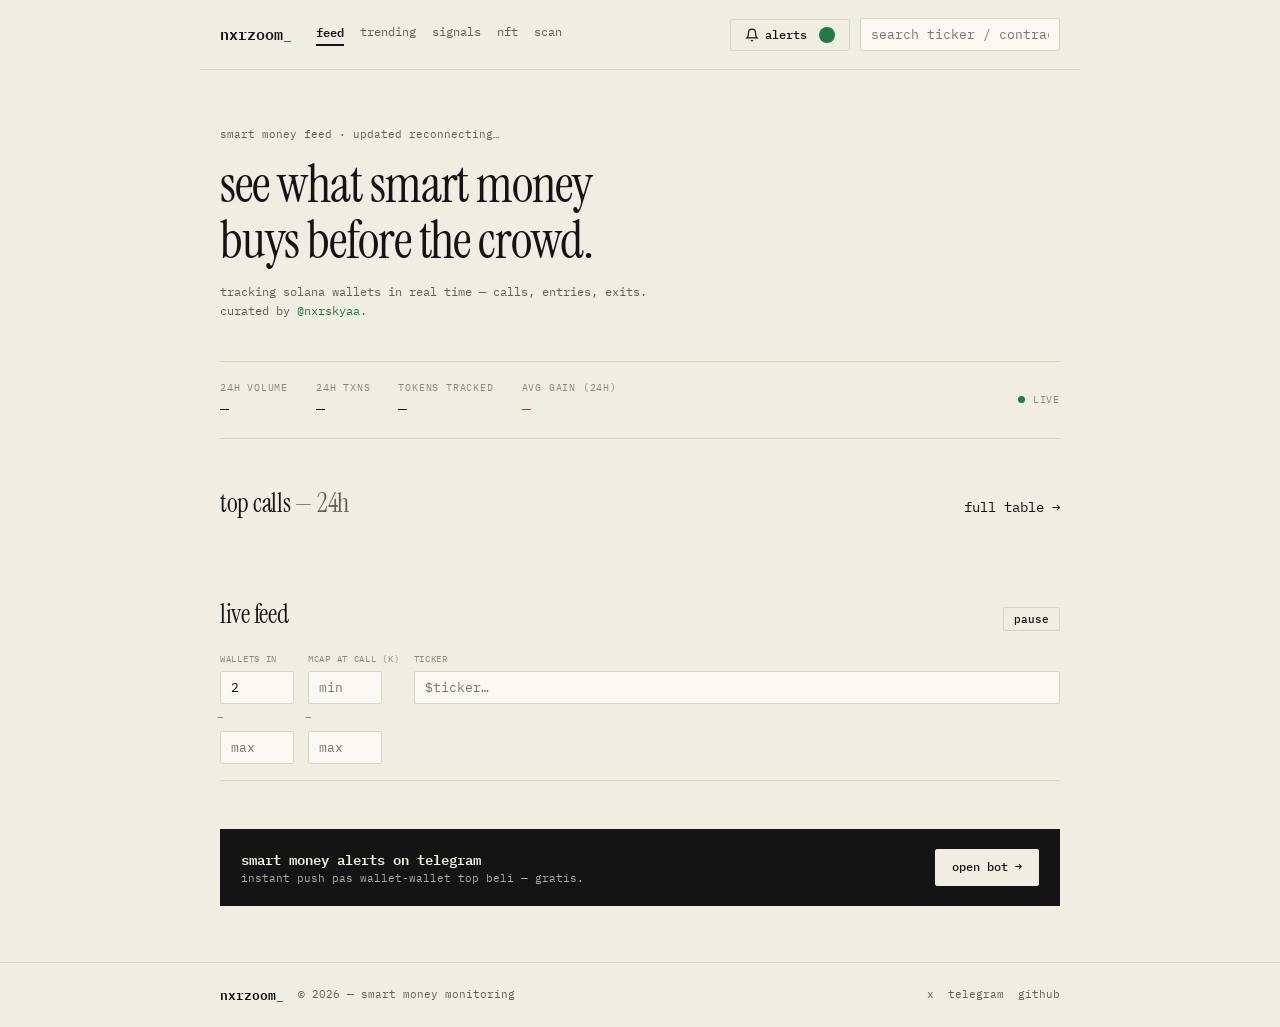
==== index.html @ 5ffd0593 "degen nft radar: free mint monitor for ink & robinhood (opensea discover scraper), remove connect wa" ====
<!DOCTYPE html>
<html lang="en">
<head>
<meta charset="UTF-8">
<meta name="viewport" content="width=device-width, initial-scale=1.0">
<title>nxrzoom_ — live smart money feed</title>
<link rel="preconnect" href="https://fonts.googleapis.com">
<link rel="preconnect" href="https://fonts.gstatic.com" crossorigin>
<link href="https://fonts.googleapis.com/css2?family=IBM+Plex+Mono:wght@400;500;600&family=Instrument+Serif&display=swap" rel="stylesheet">
<link rel="stylesheet" href="/css/base.css">
<link rel="stylesheet" href="/css/components.css">
</head>
<body>

<header class="topbar">
  <a class="logo" href="/">nxrzoom<span class="cursor">_</span></a>
  <nav class="topnav">
    <a href="/" class="active">feed</a>
    <a href="/trending">trending</a>
    <a href="/signals">signals</a>
    <a href="/nft">nft</a>
    <a href="/scan">scan</a>
  </nav>
  <div class="topbar-right">
    <button class="btn btn-ghost btn-bell" id="alertBtn" title="smart money alerts">
      <svg width="14" height="14" viewBox="0 0 24 24" fill="none" stroke="currentColor" stroke-width="2"><path d="M18 8A6 6 0 0 0 6 8c0 7-3 9-3 9h18s-3-2-3-9"/><path d="M13.73 21a2 2 0 0 1-3.46 0"/></svg>
      alerts<span class="badge" id="alertBadge" hidden></span>
    </button>
    <input id="searchInput" class="search" type="text" placeholder="search ticker / contract…" autocomplete="off">
  </div>
</header>

<main class="wrap">

  <!-- HERO -->
  <section class="hero">
    <p class="hero-kicker">smart money feed · updated <span id="updatedAt">just now</span></p>
    <h1 class="hero-title">see what smart money<br>buys before the crowd.</h1>
    <p class="hero-sub">tracking solana wallets in real time — calls, entries, exits.<br>curated by <span class="green">@nxrskyaa</span>.</p>
  </section>

  <!-- STATS STRIP -->
  <section class="stats" aria-label="stats">
    <div class="stat"><span class="stat-label">24h volume</span><span class="stat-value" id="statVol">—</span></div>
    <div class="stat"><span class="stat-label">24h txns</span><span class="stat-value" id="statWallets">—</span></div>
    <div class="stat"><span class="stat-label">tokens tracked</span><span class="stat-value" id="statCalled">—</span></div>
    <div class="stat"><span class="stat-label">avg gain (24h)</span><span class="stat-value green" id="statAvg">—</span></div>
    <div class="stat stat-live"><span class="livedot"></span><span class="stat-label">live</span></div>
  </section>

  <!-- ALERT DROPDOWN -->
  <div id="alertDropdown" class="alertdd" hidden>
    <div id="alertPanel"></div>
  </div>

  <!-- TOP CALLS -->
  <section class="section" id="topcalls">
    <div class="sec-head">
      <h2 class="serif">top calls <span class="muted">— 24h</span></h2>
      <a class="sec-link" href="/trending">full table →</a>
    </div>
    <div class="calls" id="topCalls"></div>
  </section>

  <!-- LIVE FEED -->
  <section class="section" id="feed">
    <div class="sec-head">
      <h2 class="serif">live feed</h2>
      <button class="btn btn-ghost btn-sm" id="pauseBtn">pause</button>
    </div>

    <div class="filters">
      <div class="fgroup">
        <label>wallets in</label>
        <input id="walletsMin" type="number" placeholder="min" value="2">
        <span class="dash">–</span>
        <input id="walletsMax" type="number" placeholder="max">
      </div>
      <div class="fgroup">
        <label>mcap at call (k)</label>
        <input id="mcapMin" type="number" placeholder="min">
        <span class="dash">–</span>
        <input id="mcapMax" type="number" placeholder="max">
      </div>
      <div class="fgroup fgrow">
        <label>ticker</label>
        <input id="tickerFilter" type="text" placeholder="$ticker…">
      </div>
    </div>

    <ol class="feedlist" id="feedList"></ol>
  </section>

  <!-- TELEGRAM -->
  <section class="tgbanner">
    <div>
      <div class="tg-title">smart money alerts on telegram</div>
      <div class="tg-sub">instant push pas wallet-wallet top beli — gratis.</div>
    </div>
    <a class="tg-btn" href="https://t.me/nxrzoombot" target="_blank" rel="noopener">open bot →</a>
  </section>

</main>

<footer class="footer">
  <div class="wrap foot-inner">
    <span class="foot-logo">nxrzoom<span class="cursor">_</span></span>
    <span class="foot-note">© 2026 — smart money monitoring</span>
    <nav class="foot-links">
      <a href="https://x.com/Nxrskyaa" target="_blank" rel="noopener">x</a>
      <a href="https://t.me/Nxrskyaa" target="_blank" rel="noopener">telegram</a>
      <a href="https://github.com/Nxrskyaa/NxrZoom" target="_blank" rel="noopener">github</a>
    </nav>
  </div>
</footer>

<script src="/js/api.js"></script>
<script src="/js/app.js"></script>
<script src="/js/features.js"></script>
</body>
</html>
---- css/base.css ----
/* nxrzoom_ — base: cream paper, mono, hairlines */
:root{
  --paper:#f0ede2;
  --ink:#141414;
  --muted:#615f55;
  --faint:#8b887b;
  --line:#d8d4c6;
  --line-soft:#e3e0d3;
  --green:#1f7a45;
  --green-soft:#e4ecdf;
  --red:#b3402f;
  --red-soft:#f3e3de;
  --black:#141414;
}

*,*::before,*::after{box-sizing:border-box;margin:0;padding:0}
html{scroll-behavior:smooth}
body{
  font-family:'IBM Plex Mono',ui-monospace,SFMono-Regular,Menlo,monospace;
  background:var(--paper);
  color:var(--ink);
  line-height:1.55;
  -webkit-font-smoothing:antialiased;
  font-size:14px;
}
a{color:inherit;text-decoration:none}
button{font-family:inherit;cursor:pointer;border:none;background:none;color:inherit}
input{font-family:inherit;font-size:13px;background:#faf8f1;border:1px solid var(--line);color:var(--ink);border-radius:2px;outline:none;padding:7px 10px}
input:focus{border-color:var(--black);background:#fff}
ol,ul{list-style:none}

.serif{font-family:'Instrument Serif',Georgia,serif;font-weight:400;letter-spacing:-.01em}
.green{color:var(--green)}
.red{color:var(--red)}
.muted{color:var(--muted)}

.wrap{max-width:880px;margin:0 auto;padding:0 20px}

/* cursor blink logo */
.cursor{animation:blink 1.2s steps(1) infinite;color:var(--green)}
@keyframes blink{50%{opacity:0}}

/* ===== topbar ===== */
.topbar{
  display:flex;align-items:center;gap:24px;
  max-width:880px;margin:0 auto;padding:18px 20px;
  border-bottom:1px solid var(--line);
}
.logo{font-weight:600;font-size:15px}
.topnav{display:flex;gap:16px;flex-wrap:wrap}
.topnav a{font-size:12px;color:var(--muted)}
.topnav a:hover{color:var(--ink)}
.topnav a.active{color:var(--ink);font-weight:600;border-bottom:2px solid var(--black);padding-bottom:2px}
.topbar-right{margin-left:auto;display:flex;align-items:center;gap:10px}
.search{width:200px}

@media (max-width:720px){
  .topbar{flex-wrap:wrap;gap:10px;padding:14px 16px}
  .topnav{order:-1;width:100%;gap:14px;overflow-x:auto;padding-bottom:2px;-webkit-overflow-scrolling:touch}
  .topbar-right{width:100%;margin-left:0}
  .search{flex:1;width:auto}
}

/* buttons */
.btn{
  display:inline-flex;align-items:center;gap:6px;
  font-size:12px;font-weight:500;
  padding:7px 14px;border-radius:2px;
  border:1px solid var(--black);
  transition:transform .06s ease, box-shadow .06s ease;
}
.btn-primary{background:var(--black);color:var(--paper)}
.btn-primary:hover{box-shadow:3px 3px 0 rgba(20,20,20,.25);transform:translate(-1px,-1px)}
.btn-ghost{background:transparent;color:var(--ink);border-color:var(--line)}
.btn-ghost:hover{border-color:var(--black)}
.btn-sm{padding:4px 10px;font-size:11px}

/* ===== hero ===== */
.hero{padding:56px 0 40px;border-bottom:1px solid var(--line)}
.hero-kicker{font-size:11px;text-transform:lowercase;color:var(--muted);margin-bottom:14px}
.hero-title{
  font-family:'Instrument Serif',Georgia,serif;
  font-size:clamp(34px,6vw,52px);
  line-height:1.08;font-weight:400;letter-spacing:-.02em;
  margin-bottom:14px;
}
.hero-sub{font-size:12px;color:var(--muted)}

/* ===== stats strip ===== */
.stats{
  display:flex;flex-wrap:wrap;gap:28px;
  padding:18px 0;border-bottom:1px solid var(--line);
}
.stat{display:flex;flex-direction:column;gap:2px}
.stat-label{font-size:10px;text-transform:uppercase;letter-spacing:.08em;color:var(--faint)}
.stat-value{font-size:15px;font-weight:600}
.stat-live{margin-left:auto;flex-direction:row;align-items:center;gap:8px}
.livedot{width:7px;height:7px;border-radius:50%;background:var(--green);animation:pulse 2s infinite}
@keyframes pulse{50%{opacity:.35}}

/* ===== sections ===== */
.section{padding:44px 0 8px}
.sec-head{display:flex;align-items:baseline;justify-content:space-between;flex-wrap:wrap;gap:12px;margin-bottom:18px}
.sec-head h2{font-size:26px}
.sec-sub{font-size:11px;color:var(--muted)}

/* tabs */
.tabs{display:flex;gap:2px}
.tab{
  font-size:11px;padding:5px 12px;border-radius:2px;
  color:var(--muted);border:1px solid transparent;
}
.tab:hover{color:var(--ink)}
.tab.active{background:var(--black);color:var(--paper)}

/* filters */
.filters{display:flex;flex-wrap:wrap;gap:14px;margin-bottom:16px}
.fgroup{display:flex;flex-direction:column;gap:5px}
.fgrow{flex:1;min-width:160px}
.fgroup label{font-size:9px;text-transform:uppercase;letter-spacing:.08em;color:var(--faint)}
.fgroup input[type=number]{width:74px}
.dash{color:var(--faint);font-size:11px;margin:0 -3px}
---- css/components.css ----
/* nxrzoom_ — components: calls, feed, table, signals, footer */

/* ===== top calls ===== */
.calls{display:grid;grid-template-columns:repeat(2,1fr);gap:10px}
.call{
  display:grid;grid-template-columns:auto 1fr auto;align-items:center;gap:12px;
  padding:14px 16px;background:#faf8f1;
  border:1px solid var(--line);
  transition:border-color .15s ease;
}
.call:hover{border-color:var(--black)}
.rank{font-size:11px;color:var(--faint)}
.call-token{font-weight:600;font-size:13px}
.call-meta{font-size:10px;color:var(--muted);margin-top:2px}
.call-x{font-size:17px;font-weight:600;color:var(--green);text-align:right}
.call-pct{font-size:10px;color:var(--green);opacity:.75;text-align:right}

/* buy links row inside call card */
.call-links{grid-column:1 / -1;display:flex;flex-wrap:wrap;gap:6px;margin-top:4px}

/* ===== live feed ===== */
.feedlist{border-top:1px solid var(--line)}
.fitem{border-bottom:1px solid var(--line-soft)}
.frow{
  display:flex;align-items:center;gap:12px;
  width:100%;text-align:left;padding:13px 4px;
}
.frow:hover .ftoken{text-decoration:underline}
.wbadge{
  min-width:44px;text-align:center;
  font-size:11px;font-weight:600;
  background:var(--green-soft);color:var(--green);
  border:1px solid color-mix(in srgb, var(--green) 25%, transparent);
  padding:3px 8px;border-radius:2px;
}
.ftoken{font-weight:600;font-size:13px}
.fmcap{font-size:11px;color:var(--muted)}
.ftime{margin-left:auto;font-size:11px;color:var(--muted)}
.farrow{font-size:11px;color:var(--muted);transition:transform .15s ease}
.frow[aria-expanded="true"] .farrow{transform:rotate(180deg)}

.buyrow{
  display:none;flex-wrap:wrap;align-items:center;gap:8px;
  padding:0 4px 13px 60px;
}
.buyrow:not([hidden]){display:flex}
.buylabel{font-size:10px;color:var(--muted)}
.buyl{
  font-size:11px;padding:4px 10px;
  border:1px solid var(--line);border-radius:2px;
  background:transparent;color:var(--ink);
  transition:border-color .15s ease, background .15s ease;
}
.buyl:hover{border-color:var(--black)}
.buyl.hot{background:var(--black);color:var(--paper);border-color:var(--black)}

/* ===== trending table ===== */
.panel{border:1px solid var(--line);background:#faf8f1}
.thead,.trow{
  display:grid;
  grid-template-columns:minmax(150px,2fr) 1fr repeat(3,minmax(64px,.9fr)) minmax(80px,1fr) minmax(90px,1fr);
  align-items:center;
}
.thead{
  padding:10px 14px;border-bottom:1px solid var(--line);
  font-size:10px;text-transform:uppercase;letter-spacing:.07em;color:var(--muted);
  background:#f5f2e7;
}
.trow{
  padding:12px 14px;border-bottom:1px solid var(--line-soft);
  cursor:pointer;font-variant-numeric:tabular-nums;
  transition:background .12s ease;
}
.trow:last-child{border-bottom:none}
.trow:hover{background:#f5f2e7}
.tt-name{font-weight:600;font-size:13px}
.tt-sym{color:var(--muted);font-weight:400;margin-left:6px;font-size:11px}
.tc-created{font-size:11px;color:var(--muted)}
.num{text-align:right;font-size:12px}
.vol,.mcap{font-weight:500}

/* ===== signals ===== */
.signallist{border-top:1px solid var(--line)}
.sig{
  display:flex;align-items:center;gap:14px;
  padding:14px 4px;border-bottom:1px solid var(--line-soft);
}
.sig:hover .sig-name{text-decoration:underline}
.sigrank{font-size:11px;color:var(--muted);min-width:20px}
.sigavatar{
  width:34px;height:34px;border-radius:2px;flex-shrink:0;
  background:var(--black);color:var(--paper);
  display:flex;align-items:center;justify-content:center;
  font-size:13px;font-weight:600;
}
.sig-info{flex:1;min-width:0}
.sig-name{font-weight:600;font-size:13px}
.sig-handle{font-size:11px;color:var(--muted)}
.sig-desc{font-size:11px;color:var(--muted);margin-top:1px}
.sig-score{font-size:15px;font-weight:600;color:var(--green);text-align:right}
.sig-foll{font-size:10px;color:var(--muted);text-align:right}
.sig-empty{padding:24px 4px;font-size:12px;border-bottom:1px solid var(--line-soft)}

/* ===== telegram banner ===== */
.tgbanner{
  margin:40px 0 0;padding:18px 20px;
  border:1px solid var(--black);
  background:var(--black);color:var(--paper);
  display:flex;align-items:center;gap:16px;flex-wrap:wrap;
}
.tg-title{font-weight:600;font-size:14px}
.tg-sub{font-size:11px;opacity:.7}
.tg-btn{
  margin-left:auto;
  font-size:12px;font-weight:500;
  padding:8px 16px;border-radius:2px;
  background:var(--paper);color:var(--black);
  border:1px solid var(--paper);
  transition:transform .06s ease, box-shadow .06s ease;
}
.tg-btn:hover{box-shadow:3px 3px 0 rgba(240,237,226,.25);transform:translate(-1px,-1px)}

/* ===== scan ===== */
.scanbar{display:flex;gap:8px;margin-bottom:14px}
.scanbar input{flex:1;font-family:var(--font-mono)}
.scanresult{margin-top:4px}
.scan-err{color:var(--red);font-size:12px;padding:10px 0}
.scanhead{display:flex;justify-content:space-between;align-items:center;padding:14px 0;border-bottom:1px solid var(--line)}
.scanpanel{margin-top:14px}
.scanpanel .trow{grid-template-columns:minmax(130px,2fr) 1fr repeat(3,minmax(64px,.9fr))}

/* ===== alert dropdown ===== */
.btn-bell{position:relative}
.badge{
  display:inline-flex;align-items:center;justify-content:center;
  min-width:16px;height:16px;margin-left:6px;
  background:var(--green);color:#fff;
  font-size:9px;font-weight:600;border-radius:8px;
}
.alertdd{
  position:absolute;top:58px;right:20px;z-index:200;
  width:min(420px, calc(100vw - 40px));
  background:#faf8f1;border:1px solid var(--black);
  box-shadow:4px 4px 0 rgba(20,20,20,.15);
  padding:16px;
}
.alertrow{display:flex;flex-direction:column;gap:12px;margin-bottom:12px}
.switch{display:flex;align-items:center;gap:8px;font-size:12px;font-weight:600;cursor:pointer}
.switch input{width:auto}
.alertcfg{display:flex;gap:12px}
.alertcfg label{display:flex;flex-direction:column;gap:4px;font-size:9px;text-transform:uppercase;letter-spacing:.07em;color:var(--muted)}
.alertcfg input{width:90px}
.alertlist{border-top:1px solid var(--line)}
.alertitem{padding:12px 0;border-bottom:1px solid var(--line-soft)}
.buyrow-inline{display:flex;flex-wrap:wrap;gap:6px;margin-top:8px}
.tg-note{font-size:10px;margin-top:10px}

/* ===== nft tracker ===== */
.subhead{font-size:12px;font-weight:600;text-transform:lowercase;margin:18px 0 10px}
.pad{padding:14px 0}
.nftgrid{display:grid;grid-template-columns:repeat(4,1fr);gap:10px}
.nftgrid-w{grid-template-columns:repeat(2,1fr)}
.nftcard{
  display:flex;flex-direction:column;gap:8px;
  background:#faf8f1;border:1px solid var(--line);
  padding:10px;transition:border-color .15s ease;
}
.nftcard:hover{border-color:var(--black)}
.nftcard img{width:100%;aspect-ratio:1;object-fit:cover;border-radius:2px;background:var(--line)}
.nftc-info{display:flex;flex-direction:column;gap:2px}
.nftc-name{font-size:12px;font-weight:600;white-space:nowrap;overflow:hidden;text-overflow:ellipsis}
.nftc-floor{font-size:11px}
.nftc-vol{font-size:10px;color:var(--muted)}
.nftfeed{border-top:1px solid var(--line)}
.nftitem{
  display:flex;align-items:center;gap:12px;
  padding:12px 4px;border-bottom:1px solid var(--line-soft);
}
.nftitem.sweep{background:#f5f2e7}
.sweep-tag{
  background:var(--black);color:var(--paper);
  font-size:9px;font-weight:600;padding:2px 6px;border-radius:2px;
  letter-spacing:.05em;margin-right:4px;
}
.nftcard.lp{border-color:var(--line)}
/* ===== smart money alert cards (bot-style) ===== */
.nftalerts{display:flex;flex-direction:column;gap:8px;margin-bottom:20px}
.nftalert{
  background:#faf8f1;border:1px solid var(--line);
  border-left:3px solid var(--muted);
  padding:10px 14px;
}
.nftalert.up{border-left-color:#1a7f37}
.nftalert.down{border-left-color:#c62828}
.na-head{display:flex;align-items:center;gap:10px;margin-bottom:4px}
.na-kind{
  font-weight:600;font-size:9px;letter-spacing:.06em;
  background:var(--black);color:var(--paper);
  padding:2px 7px;border-radius:2px;white-space:nowrap;
}
.na-coll{font-weight:600;font-size:13px;color:var(--ink);text-decoration:none}
.na-coll:hover{text-decoration:underline}
.na-line{font-family:'IBM Plex Mono',monospace;font-size:11px;color:var(--ink);line-height:1.6}
.na-links{display:flex;gap:6px;align-items:center;margin-top:6px}
.na-time{font-size:10px;color:var(--faint)}

/* ===== ca copy chip ===== */
.cacopy{
  font-family:'IBM Plex Mono',monospace;font-size:9px;
  color:var(--muted);background:#f3f0e5;border:1px solid var(--line);
  padding:1px 5px;border-radius:2px;cursor:pointer;
  display:inline-flex;align-items:center;gap:3px;
  transition:border-color .15s ease,color .15s ease;
  vertical-align:middle;margin-left:5px;
}
.cacopy:hover{border-color:var(--black);color:var(--ink)}
.cacopy.done{color:#1a7f37;border-color:#1a7f37}
.cicon{font-size:8px}
.monoaddr{font-family:'IBM Plex Mono',monospace}
.holder-row{grid-template-columns:minmax(140px,2fr) repeat(3,minmax(64px,.9fr))!important}

/* ===== footer ===== */
.footer{border-top:1px solid var(--line);margin-top:56px}
.foot-inner{display:flex;align-items:center;gap:14px;padding:22px 20px}
.foot-logo{font-weight:600;font-size:13px}
.foot-note{font-size:11px;color:var(--muted)}
.foot-links{margin-left:auto;display:flex;gap:14px}
.foot-links a{font-size:11px;color:var(--muted)}
.foot-links a:hover{color:var(--ink)}

/* ===== anim ===== */
@keyframes fadein{from{opacity:0;transform:translateY(4px)}to{opacity:1;transform:none}}
.fitem.new{animation:fadein .35s ease}

/* ===== responsive ===== */
@media (max-width:720px){
  .calls{grid-template-columns:1fr}
  .search{display:none}
  .topnav{display:none}
  .stats{gap:18px}
  .stat-live{display:none}
  .thead{grid-template-columns:minmax(120px,2fr) repeat(3,minmax(52px,.8fr))}
  .thead .tc-created,.thead .h6c,.thead .volc,.thead .mcapt{display:none}
  .trow{grid-template-columns:minmax(120px,2fr) repeat(3,minmax(52px,.8fr))}
  .trow .tc-created,.trow .h6c,.trow .volc,.trow .mcapt{display:none}
  .buyrow{padding-left:4px}
  .hero{padding:40px 0 32px}
  .tg-btn{margin-left:0}
}
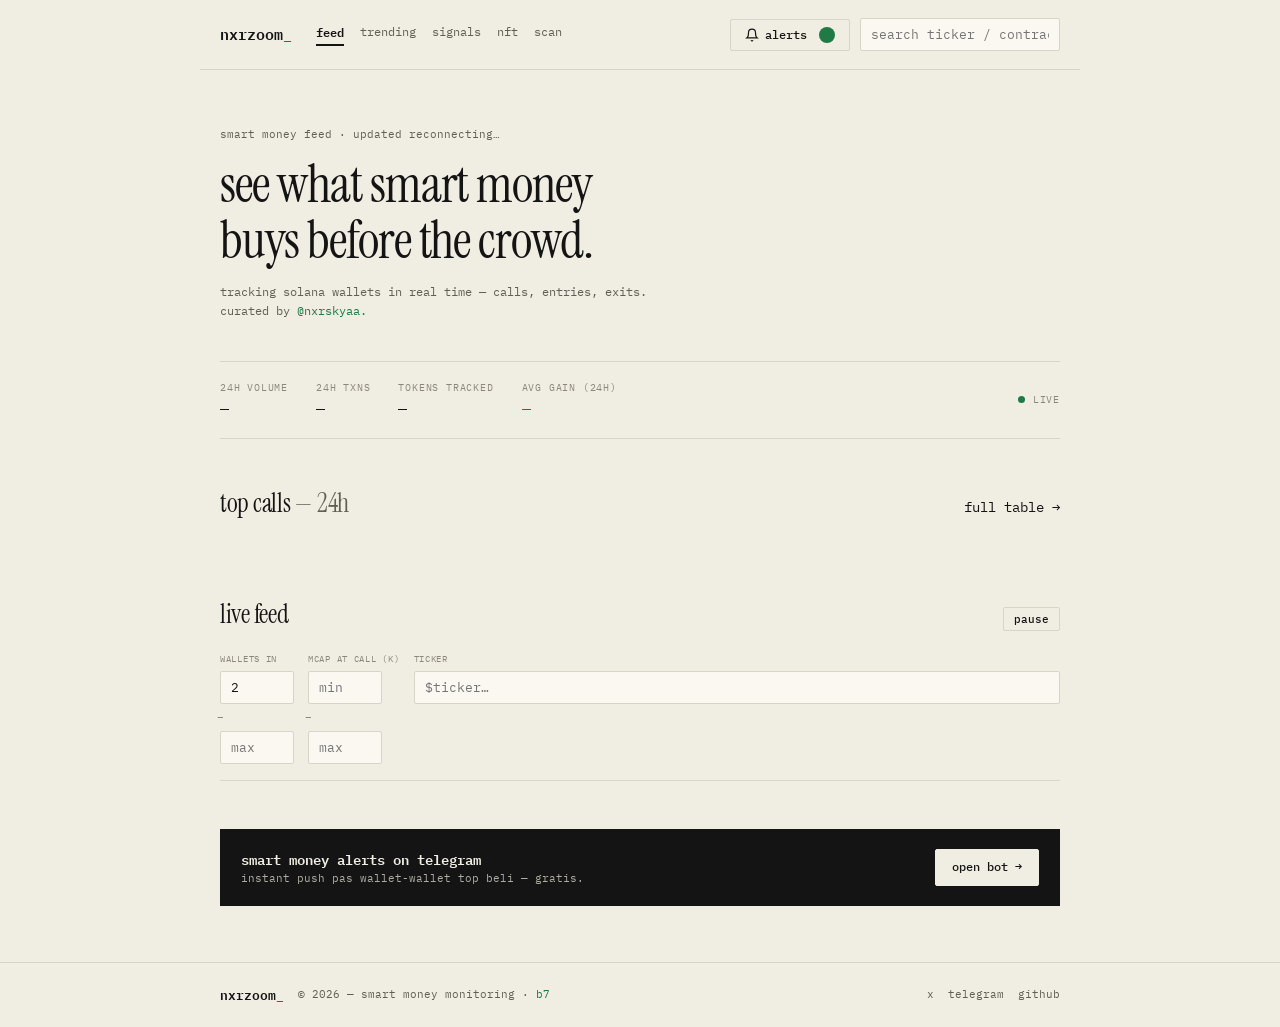
==== commit eb1fbe28: "build marker b7 + meta no-cache for stubborn webviews" ====
--- a/index.html
+++ b/index.html
@@ -2,13 +2,14 @@
 <html lang="en">
 <head>
 <meta charset="UTF-8">
+<meta http-equiv="Cache-Control" content="no-store">
 <meta name="viewport" content="width=device-width, initial-scale=1.0">
 <title>nxrzoom_ — live smart money feed</title>
 <link rel="preconnect" href="https://fonts.googleapis.com">
 <link rel="preconnect" href="https://fonts.gstatic.com" crossorigin>
 <link href="https://fonts.googleapis.com/css2?family=IBM+Plex+Mono:wght@400;500;600&family=Instrument+Serif&display=swap" rel="stylesheet">
-<link rel="stylesheet" href="/css/base.css">
-<link rel="stylesheet" href="/css/components.css">
+<link rel="stylesheet" href="/css/base.css?v=7">
+<link rel="stylesheet" href="/css/components.css?v=7">
 </head>
 <body>
 
@@ -105,7 +106,7 @@
 <footer class="footer">
   <div class="wrap foot-inner">
     <span class="foot-logo">nxrzoom<span class="cursor">_</span></span>
-    <span class="foot-note">© 2026 — smart money monitoring</span>
+    <span class="foot-note">© 2026 — smart money monitoring · <span class="green">b7</span></span>
     <nav class="foot-links">
       <a href="https://x.com/Nxrskyaa" target="_blank" rel="noopener">x</a>
       <a href="https://t.me/Nxrskyaa" target="_blank" rel="noopener">telegram</a>
@@ -114,8 +115,8 @@
   </div>
 </footer>
 
-<script src="/js/api.js"></script>
-<script src="/js/app.js"></script>
-<script src="/js/features.js"></script>
+<script src="/js/api.js?v=7"></script>
+<script src="/js/app.js?v=7"></script>
+<script src="/js/features.js?v=7"></script>
 </body>
 </html>
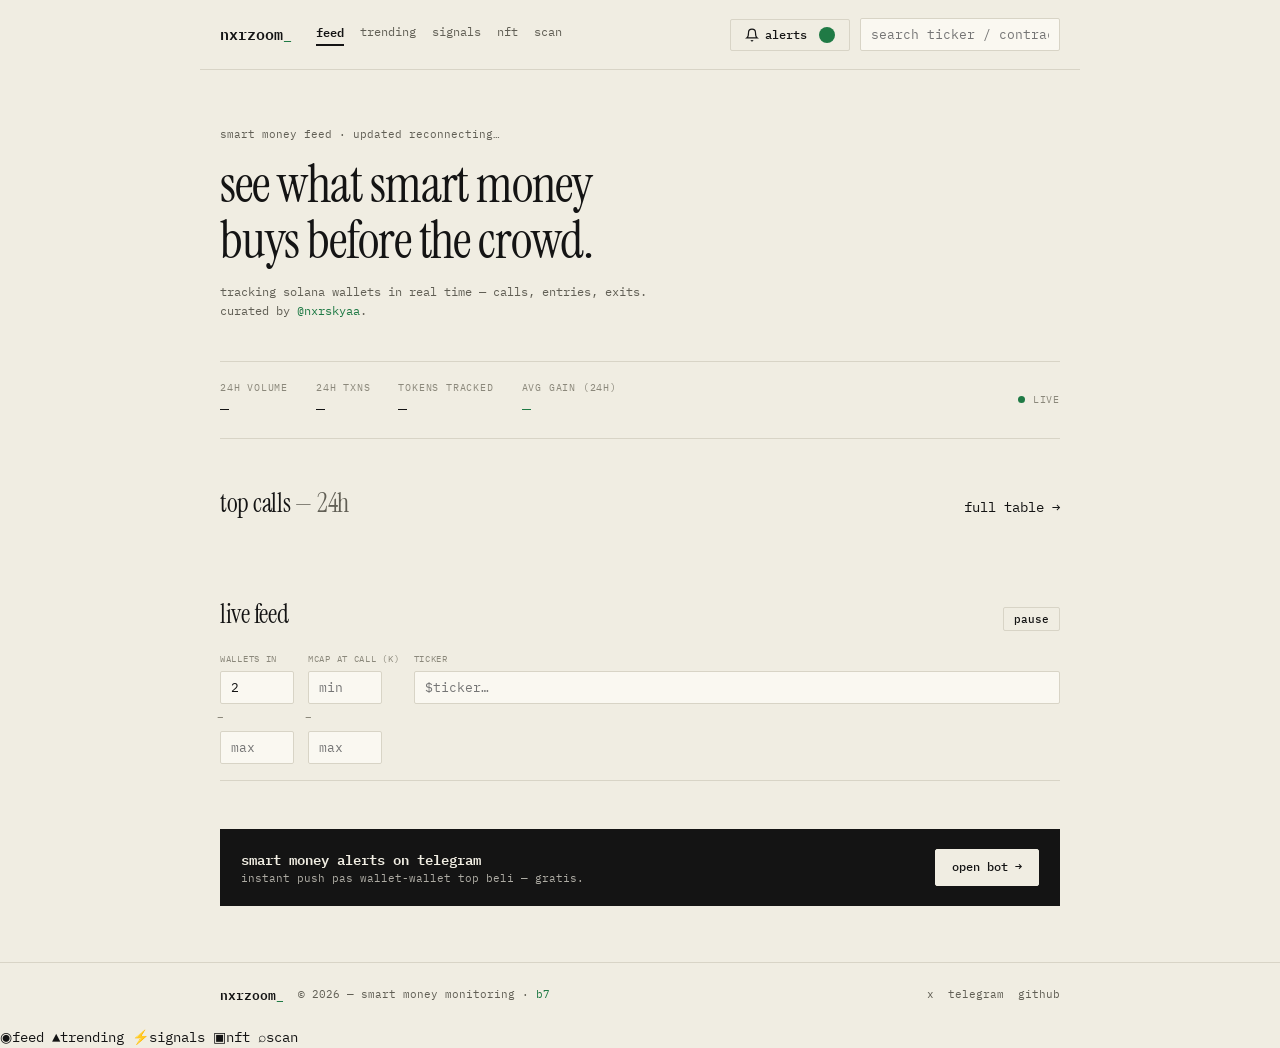
==== commit a213d12e: "mobile: fixed bottom tab bar (app-style) replaces top nav" ====
--- a/index.html
+++ b/index.html
@@ -118,5 +118,13 @@
 <script src="/js/api.js?v=7"></script>
 <script src="/js/app.js?v=7"></script>
 <script src="/js/features.js?v=7"></script>
+<nav class="tabbar">
+    <a href="/" class="active"><span class="ticon">◉</span>feed</a>
+    <a href="/trending"><span class="ticon">▲</span>trending</a>
+    <a href="/signals"><span class="ticon">⚡</span>signals</a>
+    <a href="/nft"><span class="ticon">▣</span>nft</a>
+    <a href="/scan"><span class="ticon">⌕</span>scan</a>
+  </nav>
+
 </body>
 </html>
--- a/css/base.css
+++ b/css/base.css
@@ -55,10 +55,25 @@
 .search{width:200px}
 
 @media (max-width:720px){
-  .topbar{flex-wrap:wrap;gap:10px;padding:14px 16px}
-  .topnav{order:-1;width:100%;gap:14px;overflow-x:auto;padding-bottom:2px;-webkit-overflow-scrolling:touch}
+  .topbar{flex-wrap:wrap;gap:10px;padding:14px 16px;border-bottom:none}
+  .topnav{display:none}
   .topbar-right{width:100%;margin-left:0}
   .search{flex:1;width:auto}
+
+  /* bottom tab bar — native app style */
+  .tabbar{
+    position:fixed;left:0;right:0;bottom:0;z-index:99;
+    display:flex;background:#faf8f1;
+    border-top:1px solid var(--line);
+    padding:6px 4px calc(6px + env(safe-area-inset-bottom));
+  }
+  .tabbar a{
+    flex:1;text-align:center;font-size:10px;color:var(--muted);
+    padding:6px 2px;text-decoration:none;
+  }
+  .tabbar a.active{color:var(--ink);font-weight:600}
+  .tabbar a .ticon{display:block;font-size:16px;margin-bottom:2px}
+  body{padding-bottom:64px}
 }
 
 /* buttons */
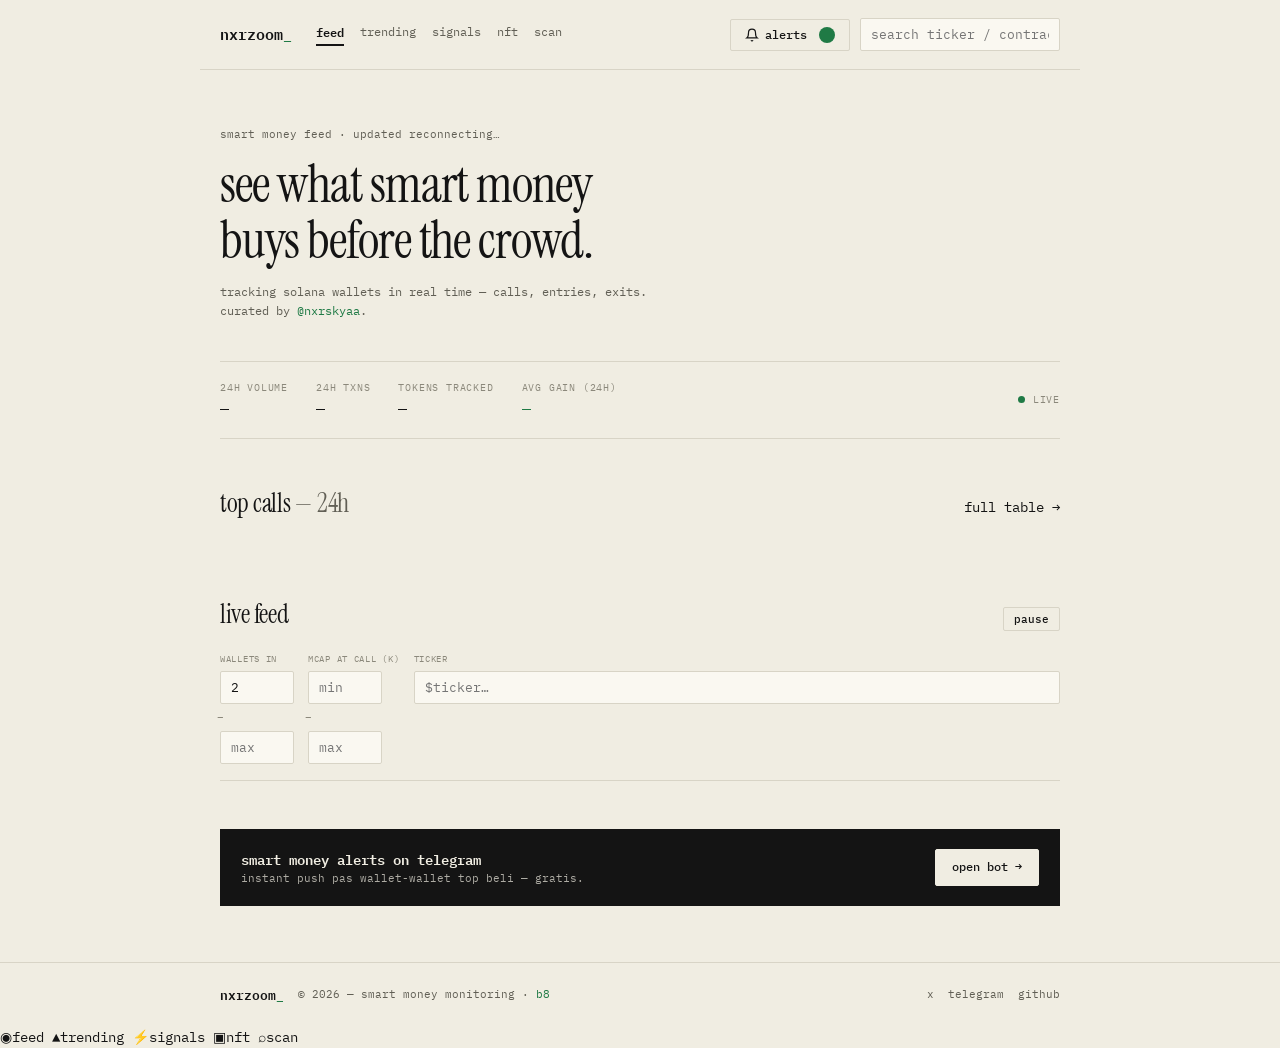
==== commit cc81b6e6: "feed via server proxy (dexscreener throttle fix); NFT page = ink & robinhood radar only" ====
--- a/index.html
+++ b/index.html
@@ -8,8 +8,8 @@
 <link rel="preconnect" href="https://fonts.googleapis.com">
 <link rel="preconnect" href="https://fonts.gstatic.com" crossorigin>
 <link href="https://fonts.googleapis.com/css2?family=IBM+Plex+Mono:wght@400;500;600&family=Instrument+Serif&display=swap" rel="stylesheet">
-<link rel="stylesheet" href="/css/base.css?v=7">
-<link rel="stylesheet" href="/css/components.css?v=7">
+<link rel="stylesheet" href="/css/base.css?v=9">
+<link rel="stylesheet" href="/css/components.css?v=9">
 </head>
 <body>
 
@@ -106,7 +106,7 @@
 <footer class="footer">
   <div class="wrap foot-inner">
     <span class="foot-logo">nxrzoom<span class="cursor">_</span></span>
-    <span class="foot-note">© 2026 — smart money monitoring · <span class="green">b7</span></span>
+    <span class="foot-note">© 2026 — smart money monitoring · <span class="green">b8</span></span>
     <nav class="foot-links">
       <a href="https://x.com/Nxrskyaa" target="_blank" rel="noopener">x</a>
       <a href="https://t.me/Nxrskyaa" target="_blank" rel="noopener">telegram</a>
@@ -115,9 +115,9 @@
   </div>
 </footer>
 
-<script src="/js/api.js?v=7"></script>
-<script src="/js/app.js?v=7"></script>
-<script src="/js/features.js?v=7"></script>
+<script src="/js/api.js?v=9"></script>
+<script src="/js/app.js?v=9"></script>
+<script src="/js/features.js?v=9"></script>
 <nav class="tabbar">
     <a href="/" class="active"><span class="ticon">◉</span>feed</a>
     <a href="/trending"><span class="ticon">▲</span>trending</a>
--- a/css/base.css
+++ b/css/base.css
@@ -55,10 +55,14 @@
 .search{width:200px}
 
 @media (max-width:720px){
-  .topbar{flex-wrap:wrap;gap:10px;padding:14px 16px;border-bottom:none}
+  .topbar{flex-wrap:wrap;gap:10px;padding:12px 16px;border-bottom:none}
   .topnav{display:none}
   .topbar-right{width:100%;margin-left:0}
   .search{flex:1;width:auto}
+  /* tighter hero on mobile — content first */
+  .hero{padding:28px 0 24px}
+  .hero-title{font-size:30px !important;line-height:1.15}
+  .hero-sub{font-size:13px}
 
   /* bottom tab bar — native app style */
   .tabbar{
--- a/css/components.css
+++ b/css/components.css
@@ -17,6 +17,17 @@
 
 /* buy links row inside call card */
 .call-links{grid-column:1 / -1;display:flex;flex-wrap:wrap;gap:6px;margin-top:4px}
+
+.call-smart{font-size:10px;color:var(--muted);margin-top:2px}
+.call-smart b{color:var(--ink)}
+.cacopy{
+  display:inline-flex;align-items:center;gap:2px;
+  font-size:9px;color:var(--muted);background:none;
+  border:1px solid var(--line);border-radius:3px;
+  padding:1px 4px;margin-left:6px;vertical-align:1px;cursor:pointer;
+}
+.cacopy:hover{color:var(--ink);border-color:var(--ink)}
+.cacopy.done{color:#0a7d38;border-color:#0a7d38}
 
 /* ===== live feed ===== */
 .feedlist{border-top:1px solid var(--line)}
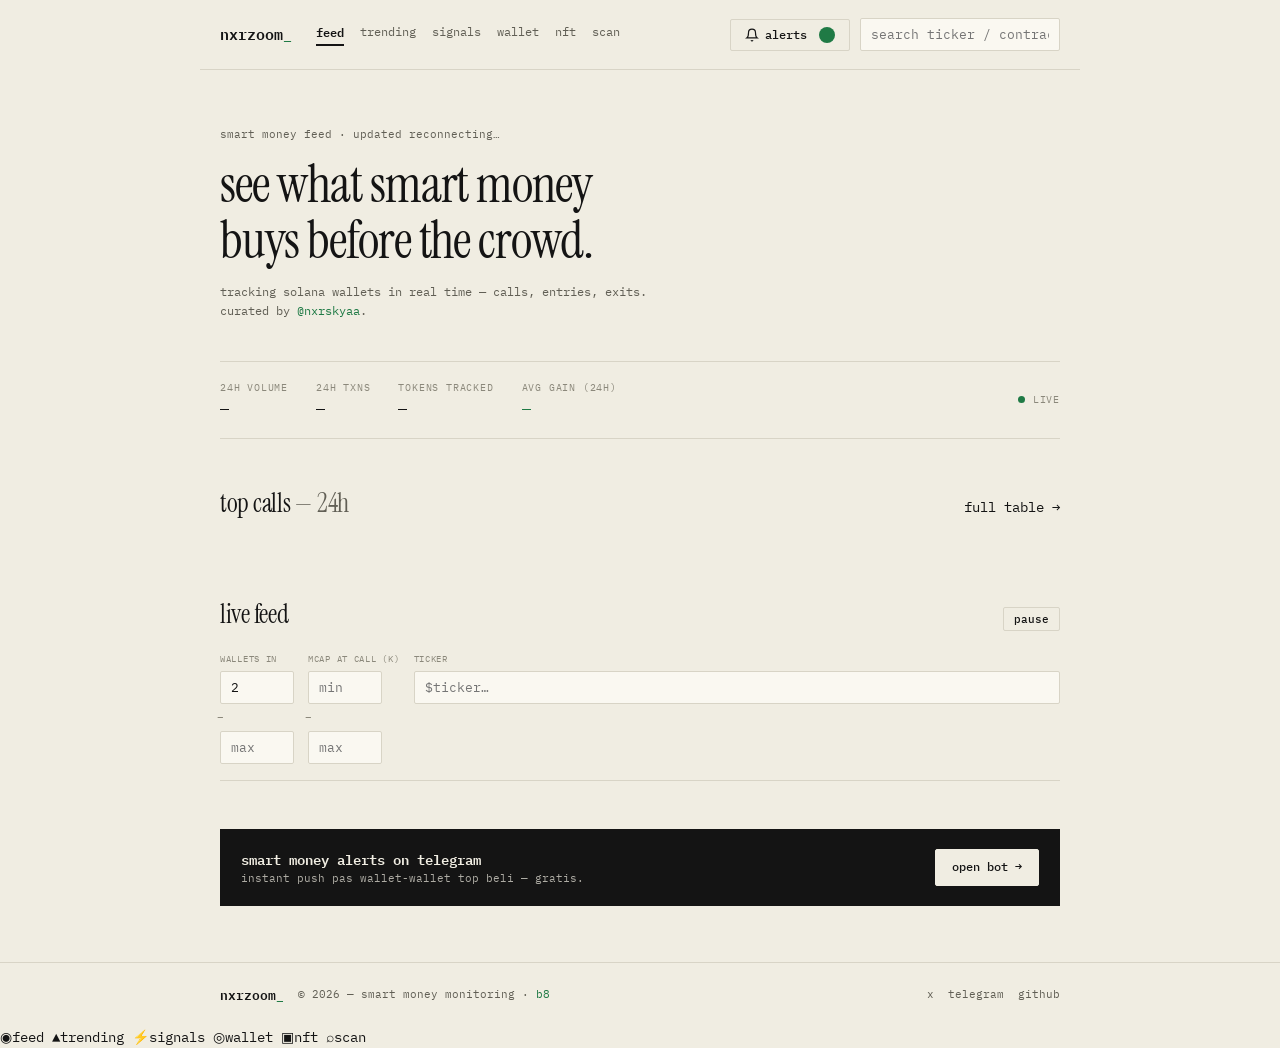
==== commit 2d709489: "feat: add wallet quality radar" ====
--- a/index.html
+++ b/index.html
@@ -19,6 +19,7 @@
     <a href="/" class="active">feed</a>
     <a href="/trending">trending</a>
     <a href="/signals">signals</a>
+    <a href="/wallet">wallet</a>
     <a href="/nft">nft</a>
     <a href="/scan">scan</a>
   </nav>
@@ -122,6 +123,7 @@
     <a href="/" class="active"><span class="ticon">◉</span>feed</a>
     <a href="/trending"><span class="ticon">▲</span>trending</a>
     <a href="/signals"><span class="ticon">⚡</span>signals</a>
+    <a href="/wallet"><span class="ticon">◎</span>wallet</a>
     <a href="/nft"><span class="ticon">▣</span>nft</a>
     <a href="/scan"><span class="ticon">⌕</span>scan</a>
   </nav>
--- a/css/components.css
+++ b/css/components.css
@@ -229,6 +229,18 @@
 .cicon{font-size:8px}
 .monoaddr{font-family:'IBM Plex Mono',monospace}
 .holder-row{grid-template-columns:minmax(140px,2fr) repeat(3,minmax(64px,.9fr))!important}
+
+/* ===== wallet quality radar ===== */
+.wallet-form{display:flex;gap:8px;max-width:680px}.wallet-form input{flex:1;font-family:var(--font-mono)}
+.wallet-note{font-size:10px;color:var(--muted);margin-top:10px}
+.wallet-result{margin-top:22px}.wallet-head{display:flex;justify-content:space-between;align-items:center;border-bottom:1px solid var(--line);padding:16px 0}
+.wallet-label{font-size:10px;text-transform:uppercase;letter-spacing:.08em;color:var(--faint)}.wallet-address{font-size:24px;font-weight:500;margin:3px 0}
+.wallet-tier{display:flex;align-items:baseline;gap:5px;text-transform:uppercase;font-size:11px;padding:7px 10px;border:1px solid var(--line)}
+.wallet-tier strong{font-size:25px;color:var(--green)}.wallet-tier.core{border-color:var(--green)}.wallet-tier.experimental strong{color:#9a7012}.wallet-tier.watch strong{color:var(--red)}
+.wallet-tier small{color:var(--muted)}.wallet-grid{display:grid;grid-template-columns:1fr 1fr;gap:10px;margin-top:14px}.wallet-score,.wallet-facts{padding:16px}.wallet-score h3,.wallet-facts h3{font-size:12px;text-transform:uppercase;letter-spacing:.07em;margin-bottom:14px}
+.wscore-row{display:grid;grid-template-columns:110px 1fr 38px;align-items:center;gap:10px;font-size:11px;margin:11px 0}.wscore-row b{text-align:right;font-size:10px}.wbar{height:5px;background:var(--line)}.wbar i{display:block;height:100%;background:var(--green)}
+.wallet-facts>div{display:flex;justify-content:space-between;border-bottom:1px solid var(--line-soft);padding:9px 0;font-size:11px}.wallet-facts>div span{color:var(--muted)}
+.wallet-limit{border:1px solid var(--line);padding:13px 16px;margin-top:10px;font-size:11px;color:var(--muted)}.wallet-limit b{color:var(--ink)}.wallet-limit ul{margin-top:6px;padding-left:16px;list-style:disc}.wallet-limit li{margin:3px 0}
 
 /* ===== footer ===== */
 .footer{border-top:1px solid var(--line);margin-top:56px}
@@ -257,4 +269,5 @@
   .buyrow{padding-left:4px}
   .hero{padding:40px 0 32px}
   .tg-btn{margin-left:0}
-}
+  .wallet-grid{grid-template-columns:1fr}.wallet-head{align-items:flex-start;gap:12px;flex-direction:column}.wallet-address{font-size:19px}.wallet-form{flex-direction:column}.wallet-form .btn{justify-content:center}
+}
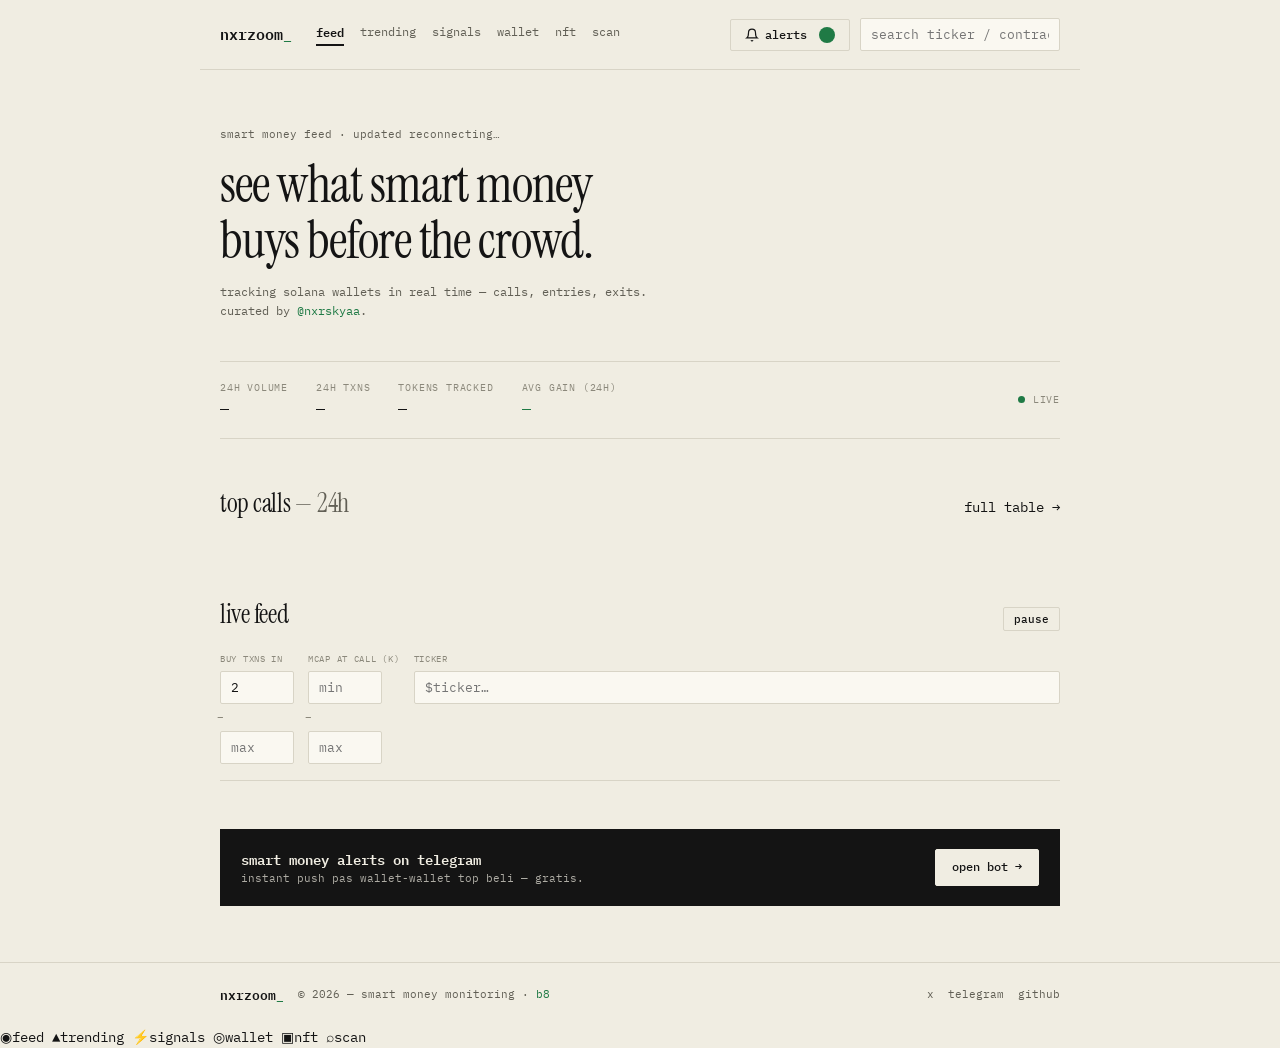
==== commit cb5e6f4a: "fix: label buy transactions accurately" ====
--- a/index.html
+++ b/index.html
@@ -73,7 +73,7 @@
 
     <div class="filters">
       <div class="fgroup">
-        <label>wallets in</label>
+        <label>buy txns in</label>
         <input id="walletsMin" type="number" placeholder="min" value="2">
         <span class="dash">–</span>
         <input id="walletsMax" type="number" placeholder="max">
